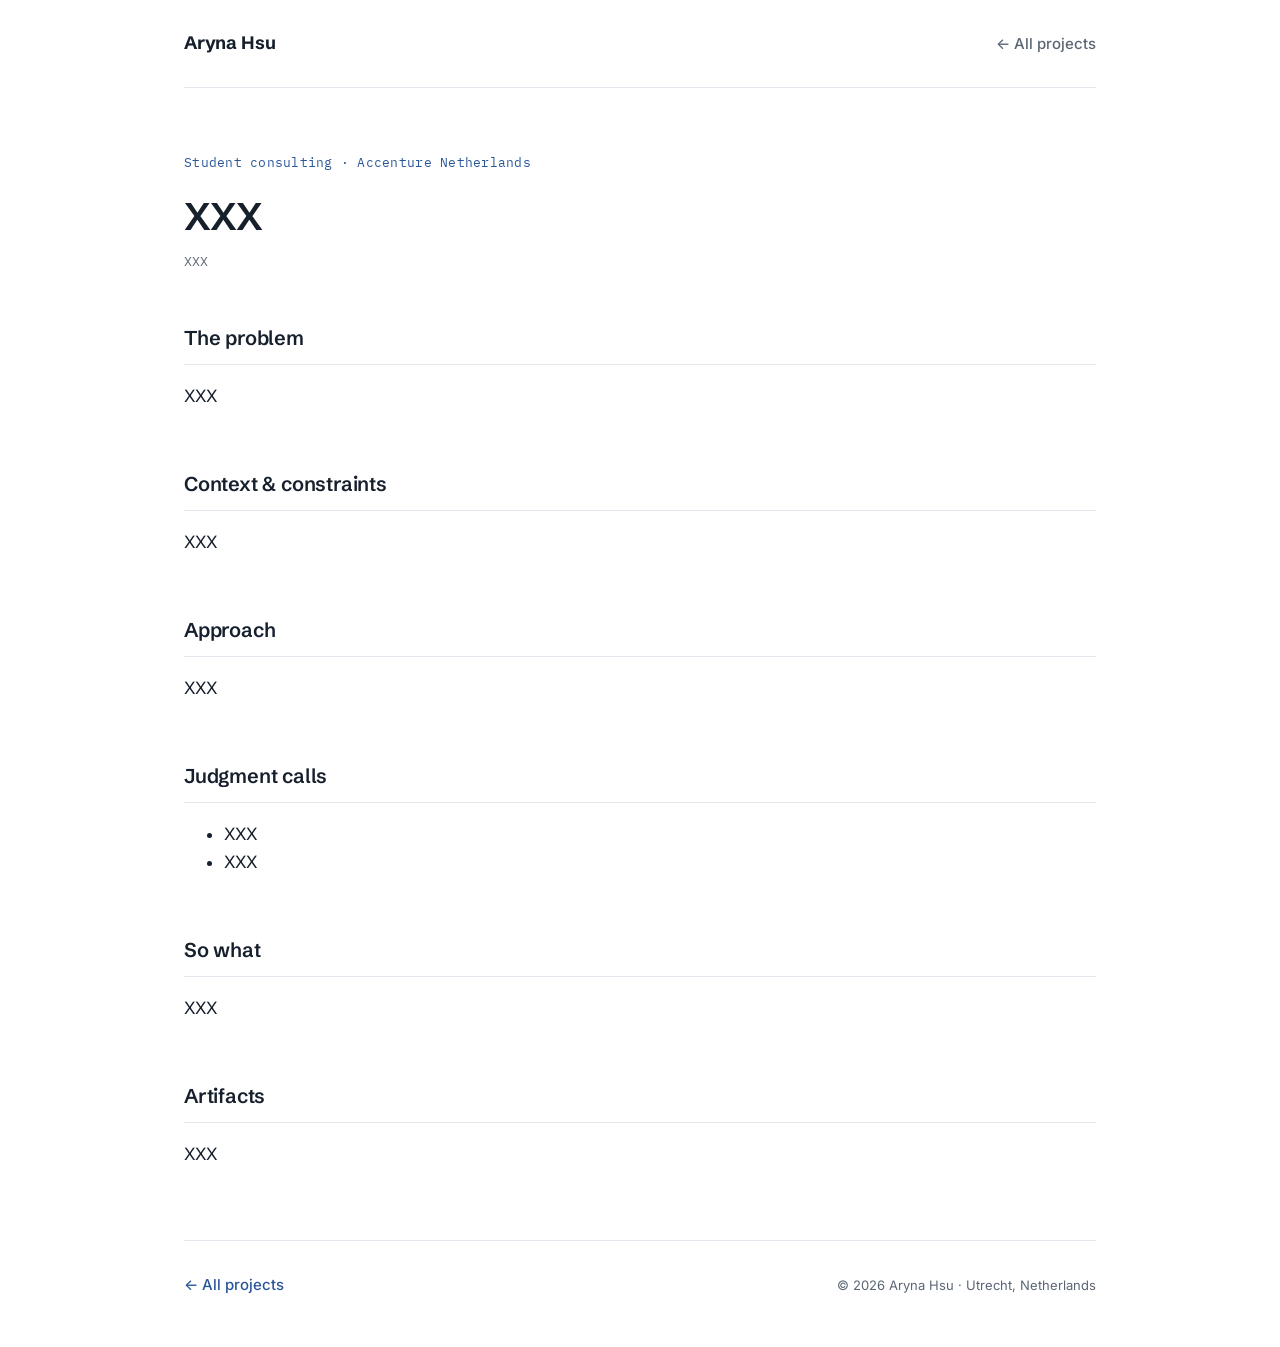
==== projects/battery-passport.html @ 7d244600 "Add files via upload" ====
<!DOCTYPE html>
<html lang="en">
<head>
  <meta charset="UTF-8">
  <meta name="viewport" content="width=device-width, initial-scale=1.0">
  <title>Battery Passport compliance · Aryna Hsu</title>
  <meta name="description" content="Case study by Aryna Hsu.">
  <link rel="preconnect" href="https://fonts.googleapis.com">
  <link rel="preconnect" href="https://fonts.gstatic.com" crossorigin>
  <link href="https://fonts.googleapis.com/css2?family=Schibsted+Grotesk:wght@500;600;700&family=Inter:wght@400;500;600&family=IBM+Plex+Mono:wght@400;500&display=swap" rel="stylesheet">
  <link rel="stylesheet" href="../style.css">
  <style>
    /* case-study page extras (kept local so style.css stays untouched) */
    .case-hero { padding: 64px 0 8px; }
    .case-hero h1 {
      font-family: var(--display); font-weight: 600;
      font-size: clamp(1.6rem, 3.6vw, 2.4rem);
      line-height: 1.2; letter-spacing: -0.02em;
      margin: 0 0 12px; max-width: 24em;
    }
    .case-meta { font-family: var(--mono); font-size: 0.8125rem; color: var(--muted); margin: 0; }
    .case-section { padding: 40px 0 0; }
    .case-section h2 {
      font-family: var(--display); font-weight: 600; font-size: 1.25rem;
      letter-spacing: -0.01em; margin: 0 0 12px;
      padding-bottom: 10px; border-bottom: 1px solid var(--line);
    }
    .case-section p, .case-section ul { max-width: 44em; }
    .back { font-size: 0.9375rem; font-weight: 500; }
    .case-foot { margin-top: 64px; }
  </style>
</head>
<body>

<div class="wrap">

  <header class="site">
    <a class="name" href="../index.html">Aryna Hsu</a>
    <nav aria-label="Site">
      <a class="back" href="../index.html#projects">&larr; All projects</a>
    </nav>
  </header>

  <main>

    <section class="case-hero">
      <p class="kicker">Student consulting · Accenture Netherlands</p>
      <!-- 頁面大標：一句話講這個 project 在解什麼問題（可以跟主頁卡片標題不同，這裡可以更完整） -->
      <h1>XXX</h1>
      <!-- 一行 meta：工具 · 時間範圍 · 狀態，例如 Python · pandas · 2025-2026 · In progress -->
      <p class="case-meta">XXX</p>
    </section>

    <section class="case-section">
      <h2>The problem</h2>
      <!-- 一段話：商業問題本身 + 誰會問這個問題（把 stakeholder 自然寫進來，例如 "a question any sales lead would ask"） -->
      <p>XXX</p>
    </section>

    <section class="case-section">
      <h2>Context &amp; constraints</h2>
      <!-- 資料長什麼樣（幾筆、幾個欄位、時間跨度）、有什麼限制、範圍在哪 -->
      <p>XXX</p>
    </section>

    <section class="case-section">
      <h2>Approach</h2>
      <!-- 做了什麼，每一步附半句「為什麼選這個做法」。可以用 2-4 個短段落或一個 list -->
      <p>XXX</p>
    </section>

    <section class="case-section">
      <h2>Judgment calls</h2>
      <!-- 2-3 個妳做過的取捨。格式建議：遇到什麼問題 → 有哪些選項 → 我選了什麼、為什麼。這節是 hiring manager 最愛看的 -->
      <ul>
        <li>XXX</li>
        <li>XXX</li>
      </ul>
    </section>

    <section class="case-section">
      <h2>So what</h2>
      <!-- 結論 + 「如果我是這家公司的 product lead，我會做什麼」。還沒有結果的話，寫目前的假設跟預計何時有答案 -->
      <p>XXX</p>
    </section>

    <section class="case-section">
      <h2>Artifacts</h2>
      <!-- notebook、demo、repo 的連結。還沒有的先留 XXX，之後補 -->
      <p class="links">XXX</p>
    </section>

  </main>

  <footer class="site case-foot">
    <div class="foot-links">
      <a href="../index.html#projects">&larr; All projects</a>
    </div>
    <p class="colophon">&copy; 2026 Aryna Hsu · Utrecht, Netherlands</p>
  </footer>

</div>

</body>
</html>
---- style.css ----
/* ------------------------------------------------------------------
   Aryna Hsu · Portfolio — Word Blue
   Palette
     --ink        #161F2C   near-black, slate undertone (headings, body)
     --accent     #2B579A   Word blue (links, accents, current node)
     --accent-dk  #1E3F70   hover state
     --muted      #5B6675   secondary text
     --line       #E3E8EE   hairlines, borders
     --tint       #F3F6FA   sequence band, badges
   Type
     Schibsted Grotesk  display / headings
     Inter              body
     IBM Plex Mono      captions, labels, data
------------------------------------------------------------------- */

:root {
  --ink: #161F2C;
  --accent: #2B579A;
  --accent-dk: #1E3F70;
  --muted: #5B6675;
  --line: #E3E8EE;
  --tint: #F3F6FA;
  --display: "Schibsted Grotesk", system-ui, sans-serif;
  --body: "Inter", system-ui, sans-serif;
  --mono: "IBM Plex Mono", ui-monospace, monospace;
}

* { box-sizing: border-box; }

html { scroll-behavior: smooth; }
@media (prefers-reduced-motion: reduce) {
  html { scroll-behavior: auto; }
  * { animation: none !important; transition: none !important; }
}

body {
  margin: 0;
  font-family: var(--body);
  font-size: 1.0625rem;
  line-height: 1.65;
  color: var(--ink);
  background: #FFFFFF;
  -webkit-font-smoothing: antialiased;
}

.wrap {
  max-width: 960px;
  margin: 0 auto;
  padding: 0 24px;
}

.mono { font-family: var(--mono); }

a {
  color: var(--accent);
  text-decoration: none;
  border-bottom: 1px solid transparent;
  transition: border-color 120ms ease, color 120ms ease;
}
a:hover { color: var(--accent-dk); border-bottom-color: currentColor; }
a:focus-visible {
  outline: 2px solid var(--accent);
  outline-offset: 3px;
  border-radius: 2px;
}

/* ---------- header ---------- */

header.site {
  display: flex;
  align-items: baseline;
  justify-content: space-between;
  padding: 28px 0;
  border-bottom: 1px solid var(--line);
}

header.site .name {
  font-family: var(--display);
  font-weight: 700;
  font-size: 1.125rem;
  color: var(--ink);
  letter-spacing: -0.01em;
}
header.site .name:hover { color: var(--accent); border-bottom-color: transparent; }

header.site nav { display: flex; gap: 28px; }
header.site nav a {
  font-size: 0.9375rem;
  font-weight: 500;
  color: var(--muted);
}
header.site nav a:hover { color: var(--accent); }

/* ---------- hero ---------- */

.hero { padding: 80px 0 56px; }

.kicker {
  font-family: var(--mono);
  font-size: 0.8125rem;
  letter-spacing: 0.02em;
  color: var(--accent);
  margin: 0 0 20px;
}

.hero h1 {
  font-family: var(--display);
  font-weight: 600;
  font-size: clamp(1.75rem, 4.2vw, 2.75rem);
  line-height: 1.18;
  letter-spacing: -0.02em;
  margin: 0 0 20px;
  max-width: 21em;
}

.lede {
  font-size: 1.125rem;
  color: var(--muted);
  max-width: 36em;
  margin: 0;
}

/* ---------- adoption sequence (signature) ---------- */

.sequence-band {
  background: var(--tint);
  border: 1px solid var(--line);
  border-radius: 12px;
  padding: 32px 32px 36px;
  margin: 0 0 24px;
}

.seq-caption {
  font-size: 0.75rem;
  letter-spacing: 0.06em;
  text-transform: uppercase;
  color: var(--muted);
  margin: 0 0 28px;
}

.seq-track {
  list-style: none;
  margin: 0;
  padding: 0;
  display: flex;
  align-items: flex-start;
}

.seq-node {
  position: relative;
  flex: 1;
  padding: 22px 16px 0 0;
}

/* connecting line: drawn per-node so it stops at the last node */
.seq-node::before {
  content: "";
  position: absolute;
  top: 5px;
  left: 12px;
  right: -4px;
  height: 2px;
  background: var(--line);
}
.seq-node:last-child::before { display: none; }

.seq-node .dot {
  position: absolute;
  top: 0;
  left: 0;
  width: 12px;
  height: 12px;
  border-radius: 50%;
  background: #FFFFFF;
  border: 2px solid var(--accent);
}

.seq-node .what {
  display: block;
  font-family: var(--display);
  font-weight: 600;
  font-size: 0.9375rem;
  letter-spacing: -0.01em;
}

.seq-node .where {
  display: block;
  font-family: var(--mono);
  font-size: 0.75rem;
  color: var(--muted);
  margin-top: 4px;
}

.seq-node.now .dot {
  background: var(--accent);
  box-shadow: 0 0 0 4px rgba(43, 87, 154, 0.15);
}
.seq-node.now .what { color: var(--accent); }

/* ---------- sections ---------- */

.block { padding: 56px 0 8px; }

.block h2 {
  font-family: var(--display);
  font-weight: 600;
  font-size: 1.5rem;
  letter-spacing: -0.01em;
  margin: 0 0 8px;
  padding-bottom: 12px;
  border-bottom: 1px solid var(--line);
}

.block p { max-width: 44em; }

/* ---------- projects ---------- */

.project {
  border: 1px solid var(--line);
  border-radius: 12px;
  padding: 28px 28px 24px;
  margin-top: 24px;
  transition: border-color 120ms ease;
}
.project:hover { border-color: var(--accent); }

.project-head {
  display: flex;
  align-items: baseline;
  justify-content: space-between;
  gap: 16px;
  flex-wrap: wrap;
}

.project h3 {
  font-family: var(--display);
  font-weight: 600;
  font-size: 1.1875rem;
  letter-spacing: -0.01em;
  margin: 0;
}
.project h3 a { color: var(--ink); }
.project h3 a:hover { color: var(--accent); }

.badge {
  font-size: 0.6875rem;
  letter-spacing: 0.06em;
  text-transform: uppercase;
  color: var(--muted);
  background: var(--tint);
  border: 1px solid var(--line);
  border-radius: 999px;
  padding: 3px 10px;
  white-space: nowrap;
}
.badge.live {
  color: var(--accent);
  border-color: var(--accent);
  background: #FFFFFF;
}

.project .meta {
  font-size: 0.75rem;
  color: var(--muted);
  margin: 6px 0 12px;
}

.project > p { margin: 0 0 14px; }

.stats {
  list-style: none;
  display: flex;
  gap: 32px;
  margin: 0 0 16px;
  padding: 14px 0 0;
  border-top: 1px solid var(--line);
}
.stats li {
  font-size: 0.75rem;
  color: var(--muted);
}
.stats strong {
  display: block;
  font-family: var(--display);
  font-size: 1.25rem;
  font-weight: 700;
  color: var(--ink);
  letter-spacing: -0.01em;
}

.project .links { margin: 0; }
.project .links a { font-weight: 600; font-size: 0.9375rem; }

/* ---------- footer ---------- */

footer.site {
  margin-top: 72px;
  padding: 32px 0 48px;
  border-top: 1px solid var(--line);
  display: flex;
  align-items: baseline;
  justify-content: space-between;
  gap: 16px;
  flex-wrap: wrap;
}

.foot-links { display: flex; gap: 24px; }
.foot-links a { font-weight: 500; font-size: 0.9375rem; }

.colophon {
  font-size: 0.8125rem;
  color: var(--muted);
  margin: 0;
}

/* ---------- responsive ---------- */

@media (max-width: 680px) {
  .hero { padding: 56px 0 40px; }

  .sequence-band { padding: 24px 20px 28px; }

  .seq-track { flex-direction: column; }

  .seq-node { padding: 0 0 24px 28px; }
  .seq-node:last-child { padding-bottom: 0; }

  /* vertical connecting line on mobile */
  .seq-node::before {
    top: 14px;
    bottom: -2px;
    left: 5px;
    right: auto;
    width: 2px;
    height: auto;
  }

  .seq-node .dot { top: 2px; }

  header.site { flex-direction: column; gap: 12px; }
  header.site nav { gap: 20px; }
}

/* ---------- venn project index ---------- */

.venn-caption {
  font-size: 0.75rem;
  letter-spacing: 0.06em;
  text-transform: uppercase;
  color: var(--muted);
  margin: 28px 0 20px;
  text-align: center;
}

.venn {
  display: flex;
  justify-content: center;
  align-items: center;
  margin: 0 0 12px;
}

.venn-circle {
  width: 190px;
  height: 190px;
  border-radius: 50%;
  border: 1.5px solid var(--accent);
  background: rgba(43, 87, 154, 0.06);
  display: flex;
  flex-direction: column;
  align-items: center;
  justify-content: center;
  text-align: center;
  padding: 28px;
  margin-right: -34px;
  position: relative;
  transition: background 140ms ease, transform 140ms ease;
}
.venn-circle:last-child { margin-right: 0; }

/* override global link underline behaviour inside circles */
.venn-circle, .venn-circle:hover {
  border-bottom: 1.5px solid var(--accent);
}
.venn-circle:hover {
  background: rgba(43, 87, 154, 0.13);
  transform: translateY(-3px);
  z-index: 2;
}
.venn-circle:focus-visible { z-index: 2; }

.venn-circle .v-title {
  font-family: var(--display);
  font-weight: 600;
  font-size: 0.9375rem;
  line-height: 1.25;
  letter-spacing: -0.01em;
  color: var(--ink);
}
.venn-circle:hover .v-title { color: var(--accent); }

.venn-circle .v-meta {
  font-family: var(--mono);
  font-size: 0.6875rem;
  color: var(--muted);
  margin-top: 8px;
}

@media (max-width: 680px) {
  .venn { flex-direction: column; }
  .venn-circle {
    width: 170px;
    height: 170px;
    margin-right: 0;
    margin-bottom: -30px;
  }
  .venn-circle:last-child { margin-bottom: 0; }
}
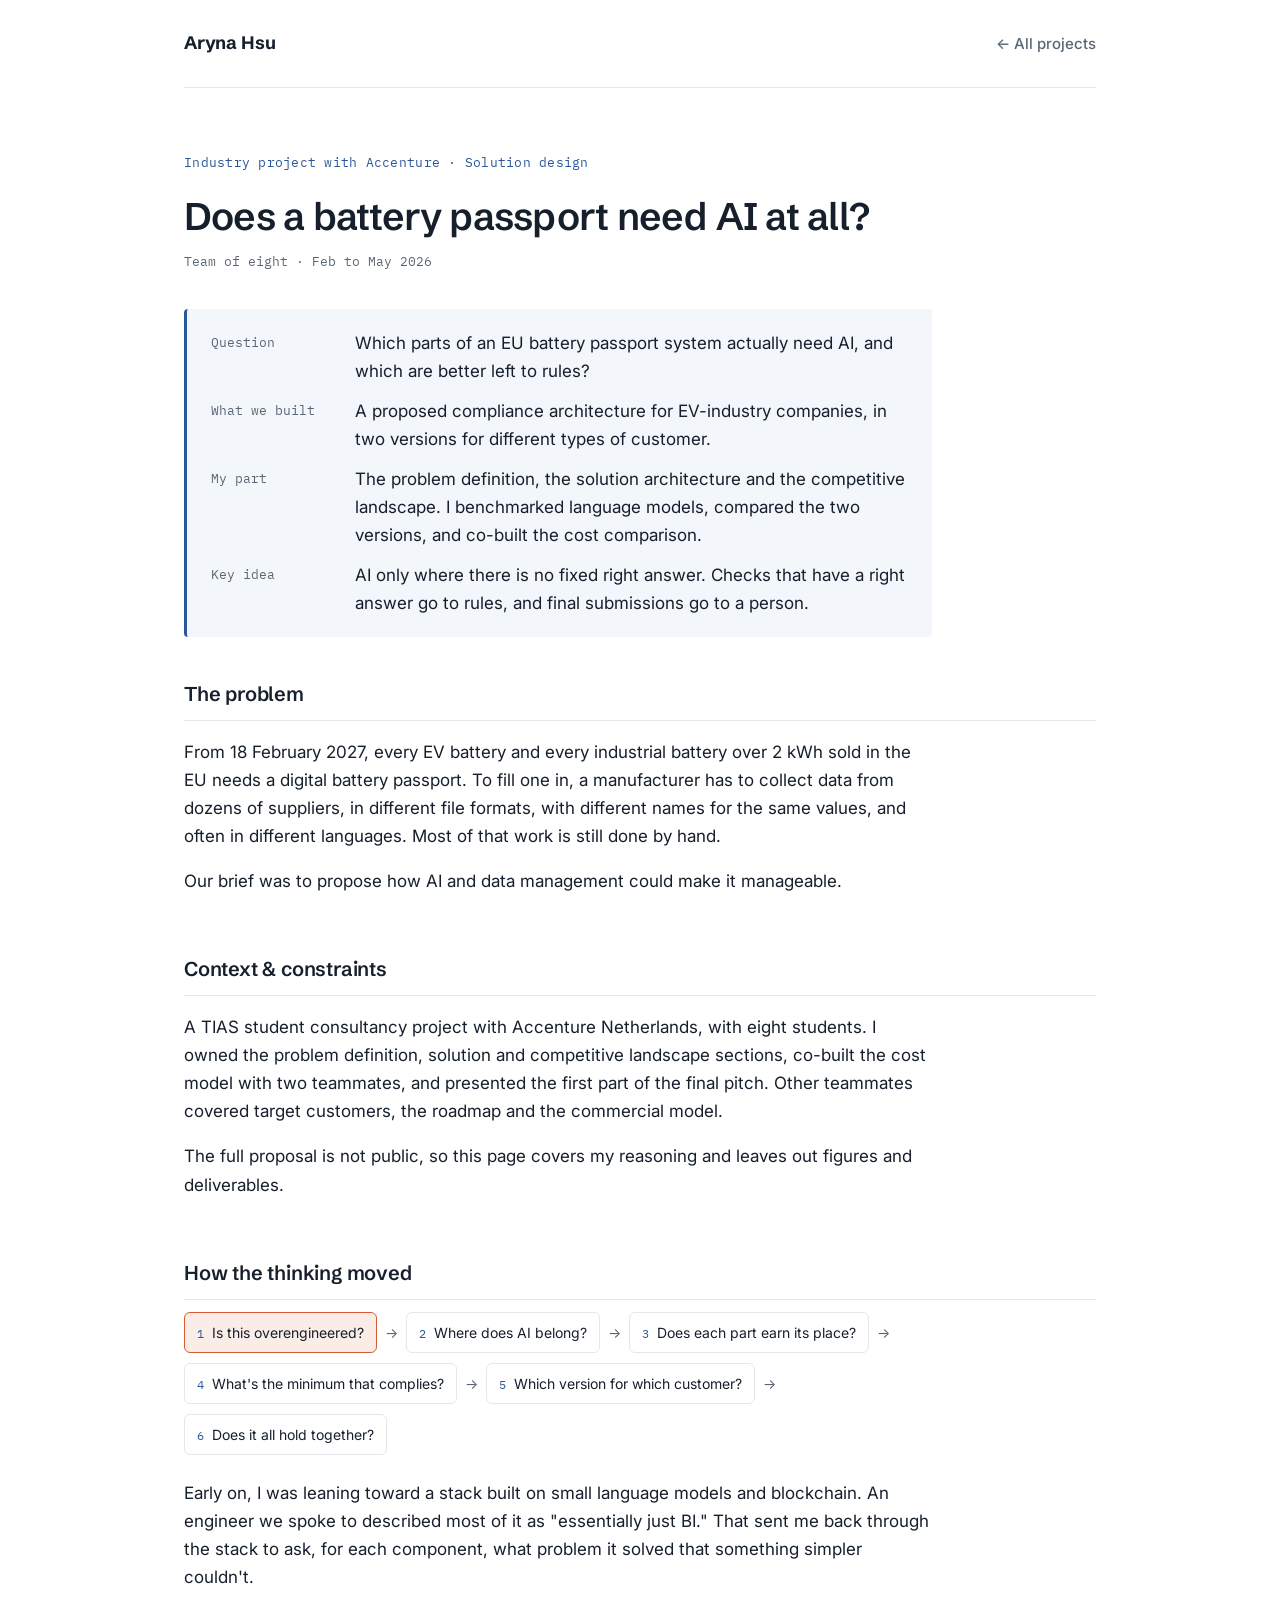
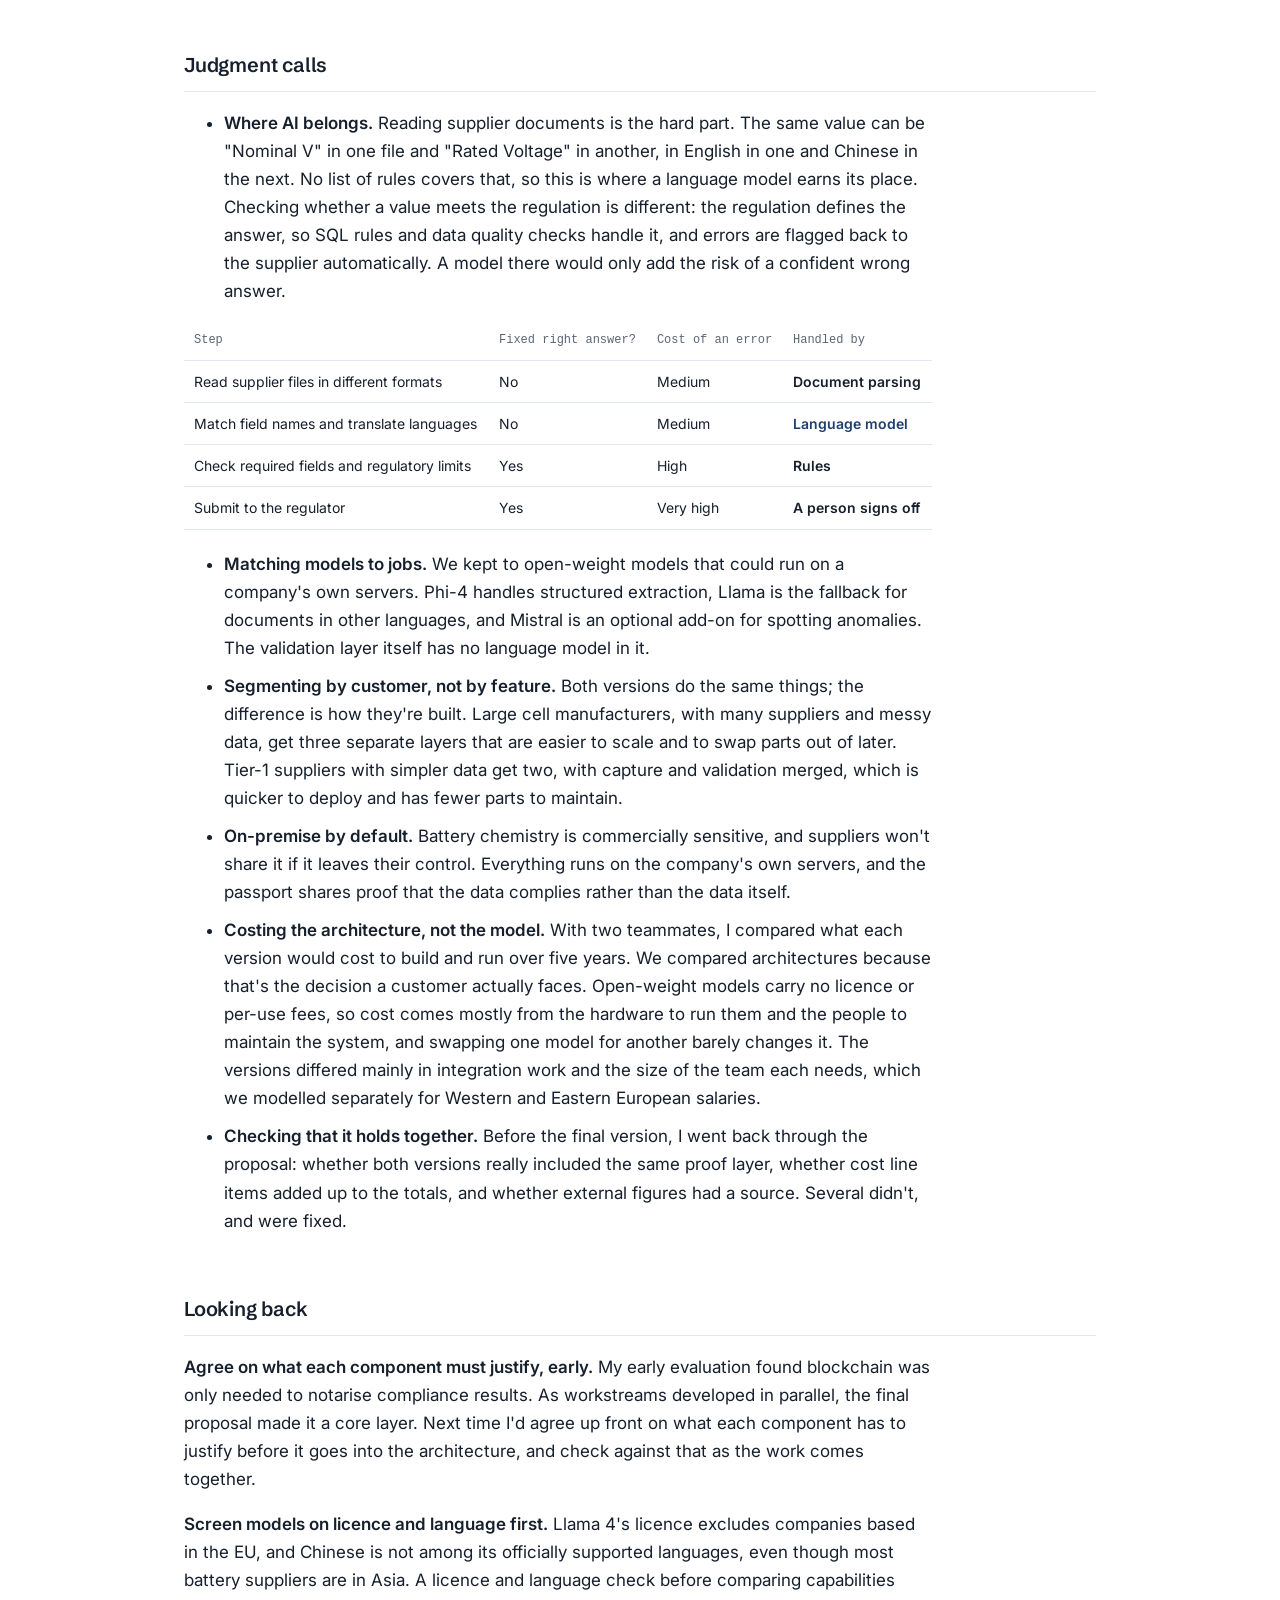
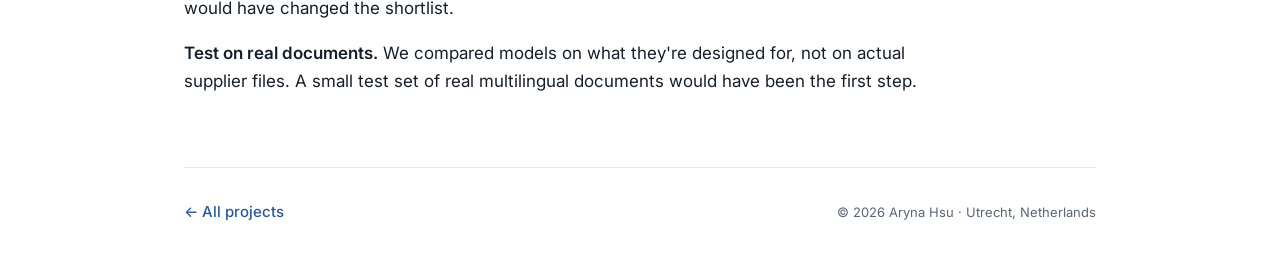
==== commit b374a0b5: "Update battery-passport.html" ====
--- a/projects/battery-passport.html
+++ b/projects/battery-passport.html
@@ -3,14 +3,13 @@
 <head>
   <meta charset="UTF-8">
   <meta name="viewport" content="width=device-width, initial-scale=1.0">
-  <title>Battery Passport compliance · Aryna Hsu</title>
+  <title>EU Battery Passport architecture · Aryna Hsu</title>
   <meta name="description" content="Case study by Aryna Hsu.">
   <link rel="preconnect" href="https://fonts.googleapis.com">
   <link rel="preconnect" href="https://fonts.gstatic.com" crossorigin>
   <link href="https://fonts.googleapis.com/css2?family=Schibsted+Grotesk:wght@500;600;700&family=Inter:wght@400;500;600&family=IBM+Plex+Mono:wght@400;500&display=swap" rel="stylesheet">
   <link rel="stylesheet" href="../style.css">
   <style>
-    /* case-study page extras (kept local so style.css stays untouched) */
     .case-hero { padding: 64px 0 8px; }
     .case-hero h1 {
       font-family: var(--display); font-weight: 600;
@@ -26,80 +25,125 @@
       padding-bottom: 10px; border-bottom: 1px solid var(--line);
     }
     .case-section p, .case-section ul { max-width: 44em; }
+    .case-section li { margin-bottom: 10px; }
     .back { font-size: 0.9375rem; font-weight: 500; }
     .case-foot { margin-top: 64px; }
+    strong { font-weight: 600; }
+    .tldr { margin: 28px 0 0; padding: 20px 24px; background: var(--tint); border-left: 3px solid var(--accent); border-radius: 4px; max-width: 44em; }
+    .tldr dl { margin: 0; display: grid; grid-template-columns: 7.5em 1fr; gap: 12px 16px; }
+    .tldr dt { font-family: var(--mono); font-size: 0.8125rem; color: var(--muted); padding-top: 3px; }
+    .tldr dd { margin: 0; }
+    .chain { list-style: none; padding: 0; margin: 8px 0 24px; display: flex; flex-wrap: wrap; gap: 10px 0; max-width: 44em; counter-reset: step; }
+    .chain li { margin: 0; display: flex; align-items: center; font-size: 0.875rem; }
+    .chain li span { border: 1px solid var(--line); background: #fff; border-radius: 6px; padding: 8px 12px; counter-increment: step; }
+    .chain li span::before { content: counter(step); font-family: var(--mono); font-size: 0.75rem; color: var(--accent); margin-right: 8px; }
+    .chain li:not(:last-child)::after { content: "\2192"; color: var(--muted); margin: 0 8px; }
+    .chain li.turn span { border-color: #D85A30; background: #FAECE7; }
+    .table-wrap { overflow-x: auto; max-width: 44em; margin: 12px 0 20px; }
+    table.decide { border-collapse: collapse; width: 100%; font-size: 0.875rem; }
+    .decide th, .decide td { text-align: left; padding: 9px 10px; border-bottom: 1px solid var(--line); vertical-align: top; }
+    .decide th { font-family: var(--mono); font-weight: 500; font-size: 0.75rem; color: var(--muted); }
+    .decide td:last-child { font-weight: 600; }
+    .decide tr.ai td:last-child { color: var(--accent-dk); }
+    @media (max-width: 560px) {
+      .tldr dl { grid-template-columns: 1fr; gap: 2px; }
+      .tldr dd { margin-bottom: 12px; }
+    }
   </style>
 </head>
 <body>
-
 <div class="wrap">
-
   <header class="site">
     <a class="name" href="../index.html">Aryna Hsu</a>
     <nav aria-label="Site">
       <a class="back" href="../index.html#projects">&larr; All projects</a>
     </nav>
   </header>
+  <main>
+    <section class="case-hero">
+      <p class="kicker">Industry project with Accenture · Solution design</p>
+      <h1>Does a battery passport need AI at all?</h1>
+      <p class="case-meta">Team of eight · Feb to May 2026</p>
+    </section>
 
-  <main>
-
-    <section class="case-hero">
-      <p class="kicker">Student consulting · Accenture Netherlands</p>
-      <!-- 頁面大標：一句話講這個 project 在解什麼問題（可以跟主頁卡片標題不同，這裡可以更完整） -->
-      <h1>XXX</h1>
-      <!-- 一行 meta：工具 · 時間範圍 · 狀態，例如 Python · pandas · 2025-2026 · In progress -->
-      <p class="case-meta">XXX</p>
+    <section class="tldr" aria-label="Summary">
+      <dl>
+        <dt>Question</dt>
+        <dd>Which parts of an EU battery passport system actually need AI, and which are better left to rules?</dd>
+        <dt>What we built</dt>
+        <dd>A proposed compliance architecture for EV-industry companies, in two versions for different types of customer.</dd>
+        <dt>My part</dt>
+        <dd>The problem definition, the solution architecture and the competitive landscape. I benchmarked language models, compared the two versions, and co-built the cost comparison.</dd>
+        <dt>Key idea</dt>
+        <dd>AI only where there is no fixed right answer. Checks that have a right answer go to rules, and final submissions go to a person.</dd>
+      </dl>
     </section>
 
     <section class="case-section">
       <h2>The problem</h2>
-      <!-- 一段話：商業問題本身 + 誰會問這個問題（把 stakeholder 自然寫進來，例如 "a question any sales lead would ask"） -->
-      <p>XXX</p>
+      <p>From 18 February 2027, every EV battery and every industrial battery over 2 kWh sold in the EU needs a digital battery passport. To fill one in, a manufacturer has to collect data from dozens of suppliers, in different file formats, with different names for the same values, and often in different languages. Most of that work is still done by hand.</p>
+      <p>Our brief was to propose how AI and data management could make it manageable.</p>
     </section>
 
     <section class="case-section">
       <h2>Context &amp; constraints</h2>
-      <!-- 資料長什麼樣（幾筆、幾個欄位、時間跨度）、有什麼限制、範圍在哪 -->
-      <p>XXX</p>
+      <p>A TIAS student consultancy project with Accenture Netherlands, with eight students. I owned the problem definition, solution and competitive landscape sections, co-built the cost model with two teammates, and presented the first part of the final pitch. Other teammates covered target customers, the roadmap and the commercial model.</p>
+      <p>The full proposal is not public, so this page covers my reasoning and leaves out figures and deliverables.</p>
     </section>
 
     <section class="case-section">
-      <h2>Approach</h2>
-      <!-- 做了什麼，每一步附半句「為什麼選這個做法」。可以用 2-4 個短段落或一個 list -->
-      <p>XXX</p>
+      <h2>How the thinking moved</h2>
+      <ol class="chain" aria-label="Sequence of questions">
+        <li class="turn"><span>Is this overengineered?</span></li>
+        <li><span>Where does AI belong?</span></li>
+        <li><span>Does each part earn its place?</span></li>
+        <li><span>What's the minimum that complies?</span></li>
+        <li><span>Which version for which customer?</span></li>
+        <li><span>Does it all hold together?</span></li>
+      </ol>
+      <p>Early on, I was leaning toward a stack built on small language models and blockchain. An engineer we spoke to described most of it as "essentially just BI." That sent me back through the stack to ask, for each component, what problem it solved that something simpler couldn't.</p>
     </section>
 
     <section class="case-section">
       <h2>Judgment calls</h2>
-      <!-- 2-3 個妳做過的取捨。格式建議：遇到什麼問題 → 有哪些選項 → 我選了什麼、為什麼。這節是 hiring manager 最愛看的 -->
       <ul>
-        <li>XXX</li>
-        <li>XXX</li>
+        <li><strong>Where AI belongs.</strong> Reading supplier documents is the hard part. The same value can be "Nominal V" in one file and "Rated Voltage" in another, in English in one and Chinese in the next. No list of rules covers that, so this is where a language model earns its place. Checking whether a value meets the regulation is different: the regulation defines the answer, so SQL rules and data quality checks handle it, and errors are flagged back to the supplier automatically. A model there would only add the risk of a confident wrong answer.</li>
+      </ul>
+      <div class="table-wrap">
+        <table class="decide">
+          <thead>
+            <tr><th>Step</th><th>Fixed right answer?</th><th>Cost of an error</th><th>Handled by</th></tr>
+          </thead>
+          <tbody>
+            <tr><td>Read supplier files in different formats</td><td>No</td><td>Medium</td><td>Document parsing</td></tr>
+            <tr class="ai"><td>Match field names and translate languages</td><td>No</td><td>Medium</td><td>Language model</td></tr>
+            <tr><td>Check required fields and regulatory limits</td><td>Yes</td><td>High</td><td>Rules</td></tr>
+            <tr><td>Submit to the regulator</td><td>Yes</td><td>Very high</td><td>A person signs off</td></tr>
+          </tbody>
+        </table>
+      </div>
+      <ul>
+        <li><strong>Matching models to jobs.</strong> We kept to open-weight models that could run on a company's own servers. Phi-4 handles structured extraction, Llama is the fallback for documents in other languages, and Mistral is an optional add-on for spotting anomalies. The validation layer itself has no language model in it.</li>
+        <li><strong>Segmenting by customer, not by feature.</strong> Both versions do the same things; the difference is how they're built. Large cell manufacturers, with many suppliers and messy data, get three separate layers that are easier to scale and to swap parts out of later. Tier-1 suppliers with simpler data get two, with capture and validation merged, which is quicker to deploy and has fewer parts to maintain.</li>
+        <li><strong>On-premise by default.</strong> Battery chemistry is commercially sensitive, and suppliers won't share it if it leaves their control. Everything runs on the company's own servers, and the passport shares proof that the data complies rather than the data itself.</li>
+        <li><strong>Costing the architecture, not the model.</strong> With two teammates, I compared what each version would cost to build and run over five years. We compared architectures because that's the decision a customer actually faces. Open-weight models carry no licence or per-use fees, so cost comes mostly from the hardware to run them and the people to maintain the system, and swapping one model for another barely changes it. The versions differed mainly in integration work and the size of the team each needs, which we modelled separately for Western and Eastern European salaries.</li>
+        <li><strong>Checking that it holds together.</strong> Before the final version, I went back through the proposal: whether both versions really included the same proof layer, whether cost line items added up to the totals, and whether external figures had a source. Several didn't, and were fixed.</li>
       </ul>
     </section>
 
     <section class="case-section">
-      <h2>So what</h2>
-      <!-- 結論 + 「如果我是這家公司的 product lead，我會做什麼」。還沒有結果的話，寫目前的假設跟預計何時有答案 -->
-      <p>XXX</p>
+      <h2>Looking back</h2>
+      <p><strong>Agree on what each component must justify, early.</strong> My early evaluation found blockchain was only needed to notarise compliance results. As workstreams developed in parallel, the final proposal made it a core layer. Next time I'd agree up front on what each component has to justify before it goes into the architecture, and check against that as the work comes together.</p>
+      <p><strong>Screen models on licence and language first.</strong> Llama 4's licence excludes companies based in the EU, and Chinese is not among its officially supported languages, even though most battery suppliers are in Asia. A licence and language check before comparing capabilities would have changed the shortlist.</p>
+      <p><strong>Test on real documents.</strong> We compared models on what they're designed for, not on actual supplier files. A small test set of real multilingual documents would have been the first step.</p>
     </section>
-
-    <section class="case-section">
-      <h2>Artifacts</h2>
-      <!-- notebook、demo、repo 的連結。還沒有的先留 XXX，之後補 -->
-      <p class="links">XXX</p>
-    </section>
-
   </main>
-
   <footer class="site case-foot">
     <div class="foot-links">
       <a href="../index.html#projects">&larr; All projects</a>
     </div>
     <p class="colophon">&copy; 2026 Aryna Hsu · Utrecht, Netherlands</p>
   </footer>
-
 </div>
-
 </body>
 </html>
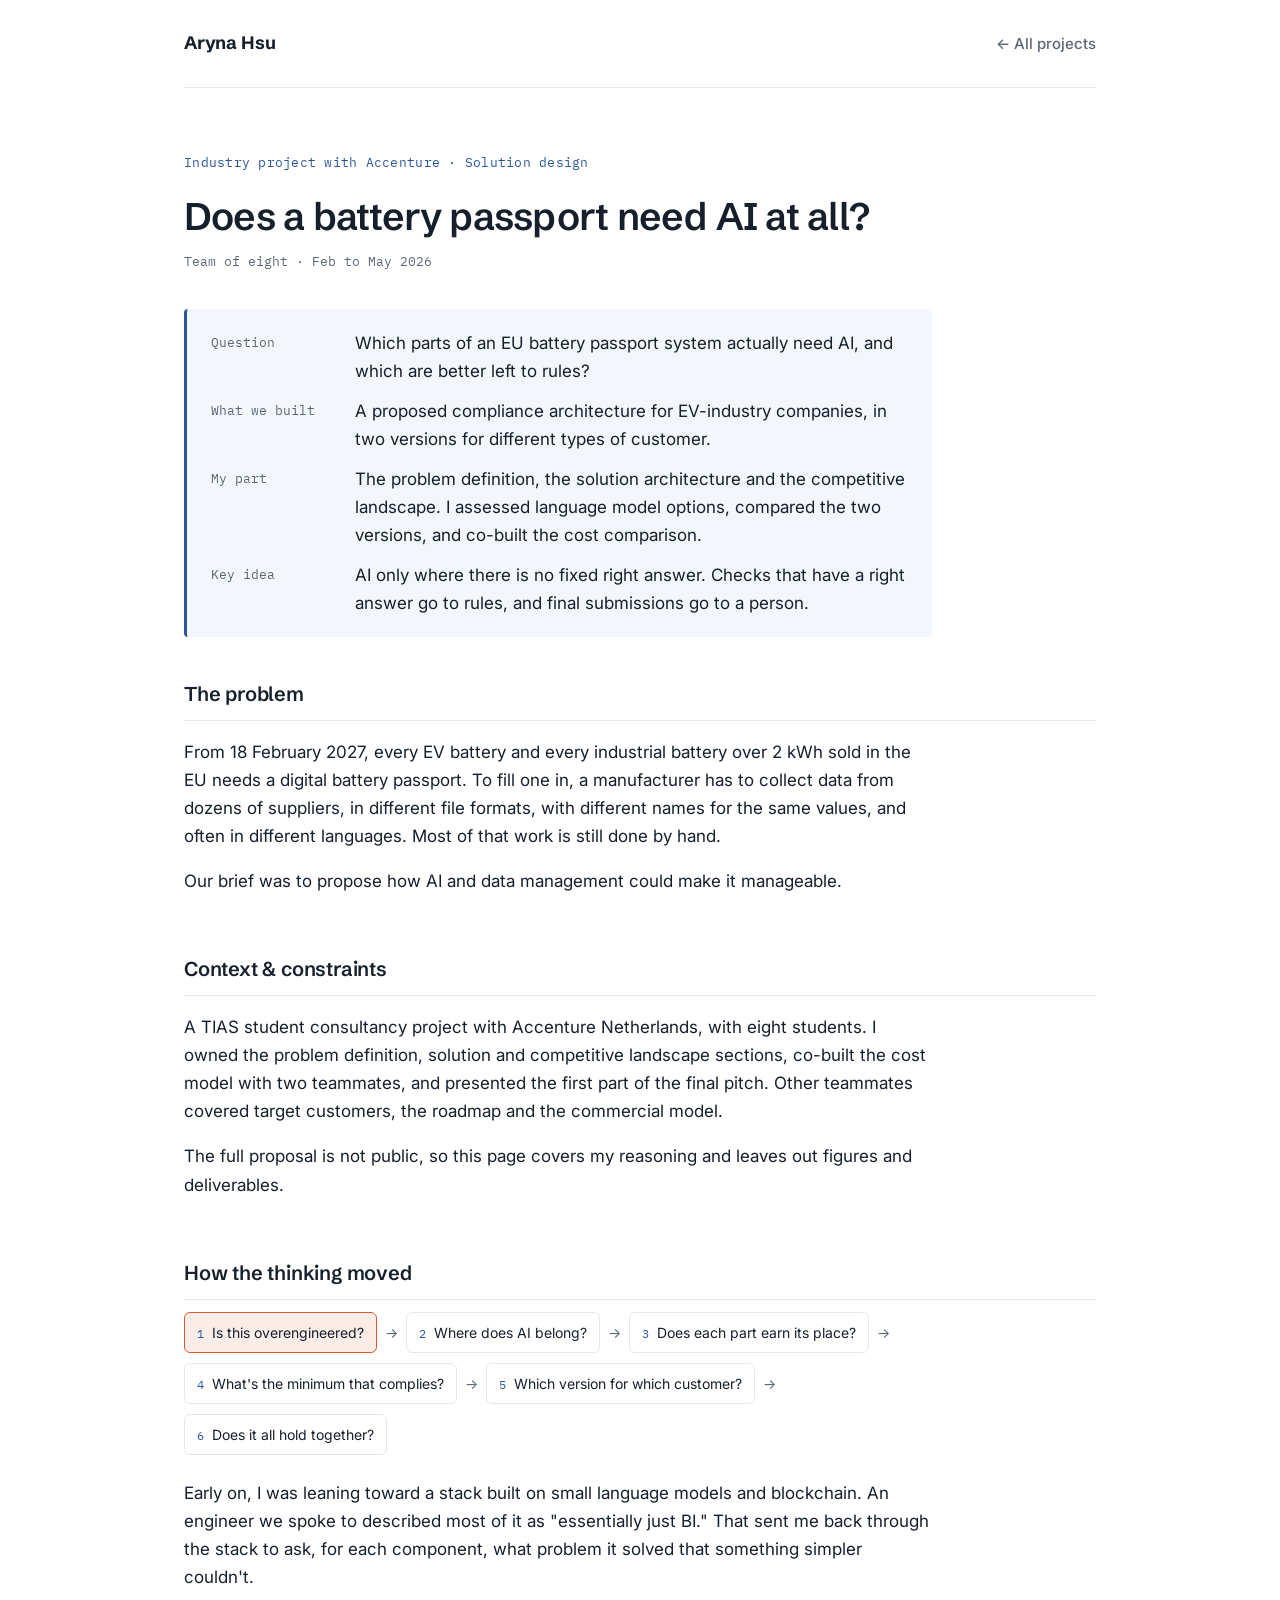
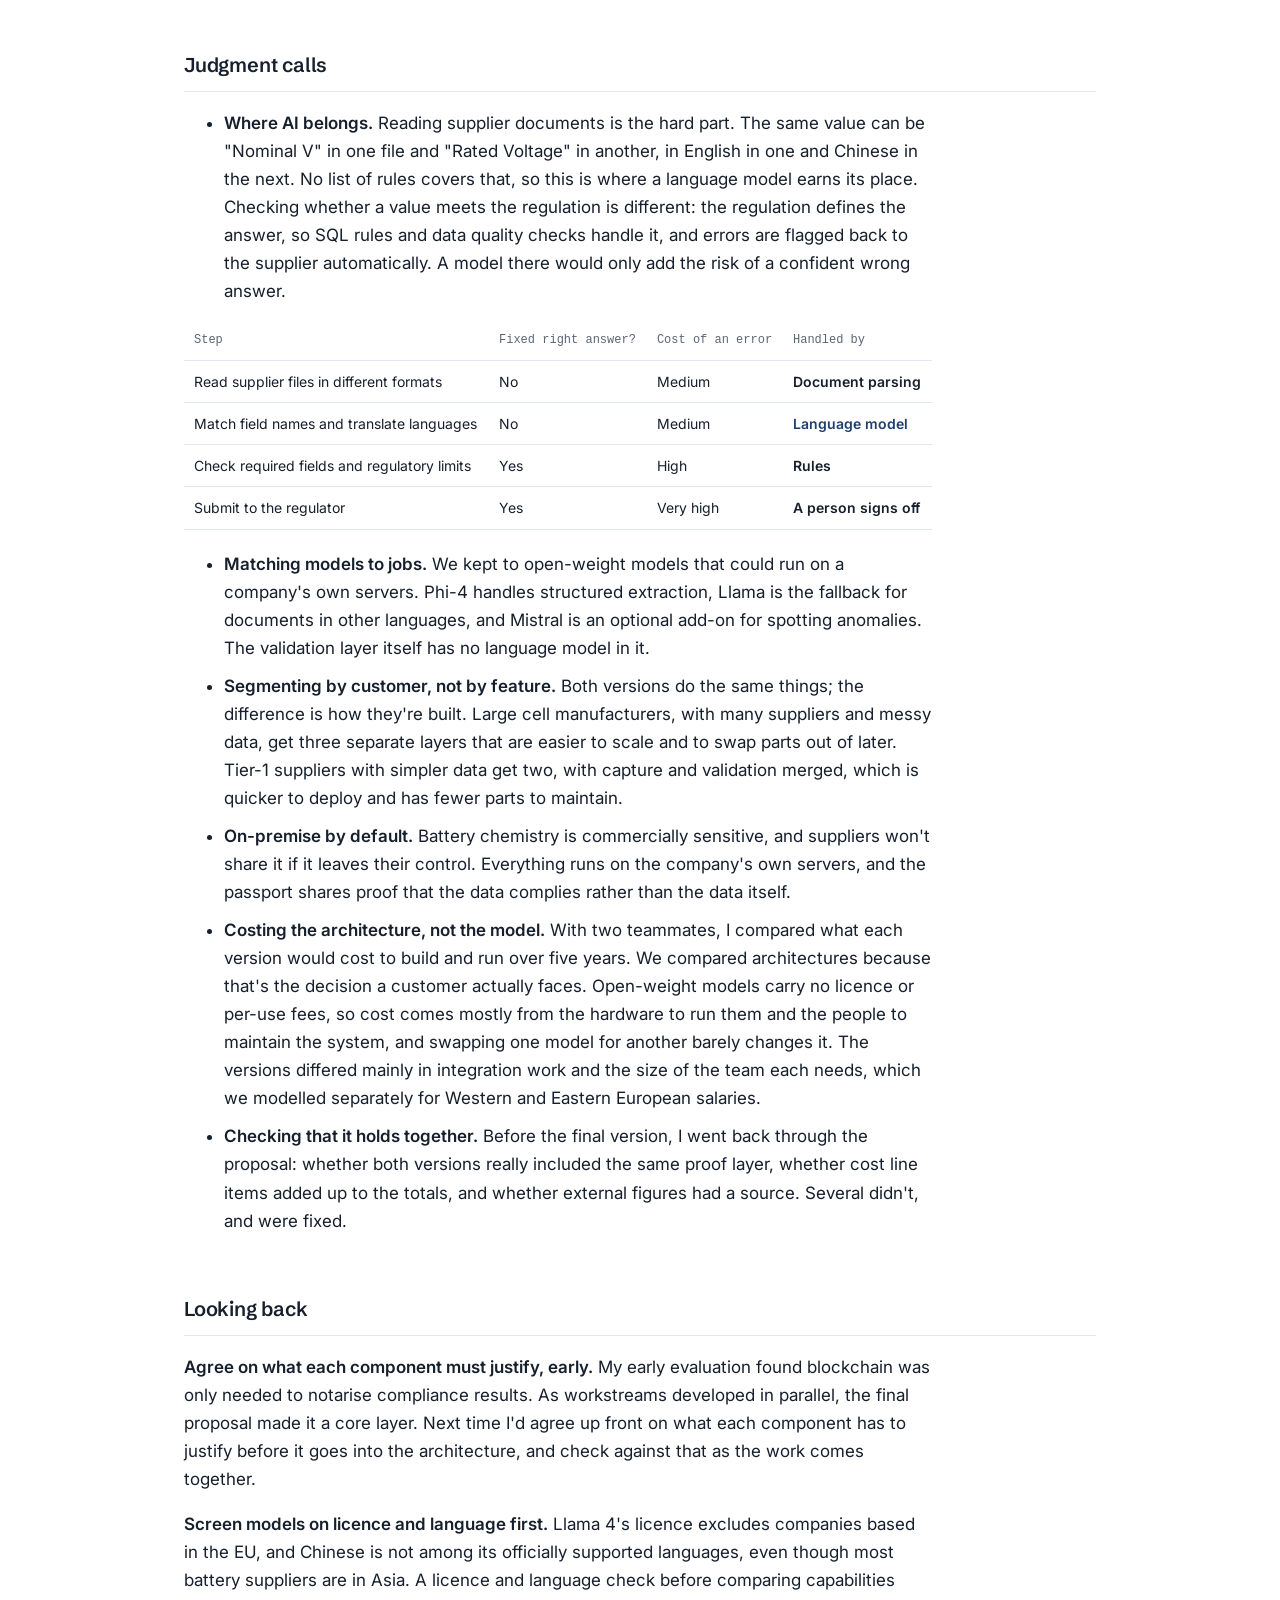
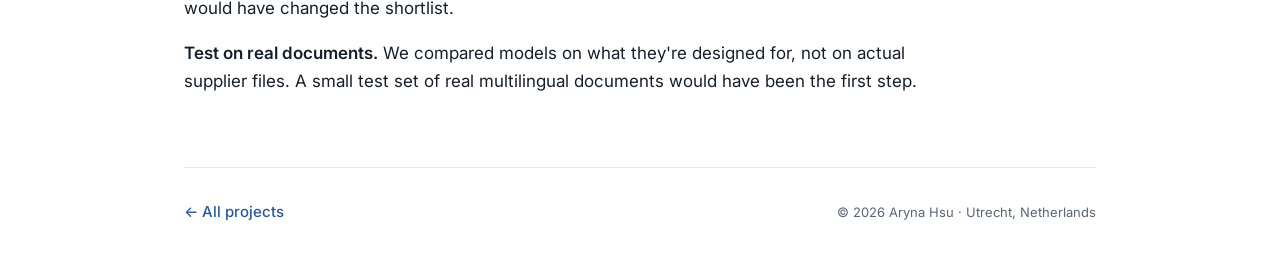
==== commit 83b93920: "Update battery-passport.html" ====
--- a/projects/battery-passport.html
+++ b/projects/battery-passport.html
@@ -73,7 +73,7 @@
         <dt>What we built</dt>
         <dd>A proposed compliance architecture for EV-industry companies, in two versions for different types of customer.</dd>
         <dt>My part</dt>
-        <dd>The problem definition, the solution architecture and the competitive landscape. I benchmarked language models, compared the two versions, and co-built the cost comparison.</dd>
+        <dd>The problem definition, the solution architecture and the competitive landscape. I assessed language model options, compared the two versions, and co-built the cost comparison.</dd>
         <dt>Key idea</dt>
         <dd>AI only where there is no fixed right answer. Checks that have a right answer go to rules, and final submissions go to a person.</dd>
       </dl>
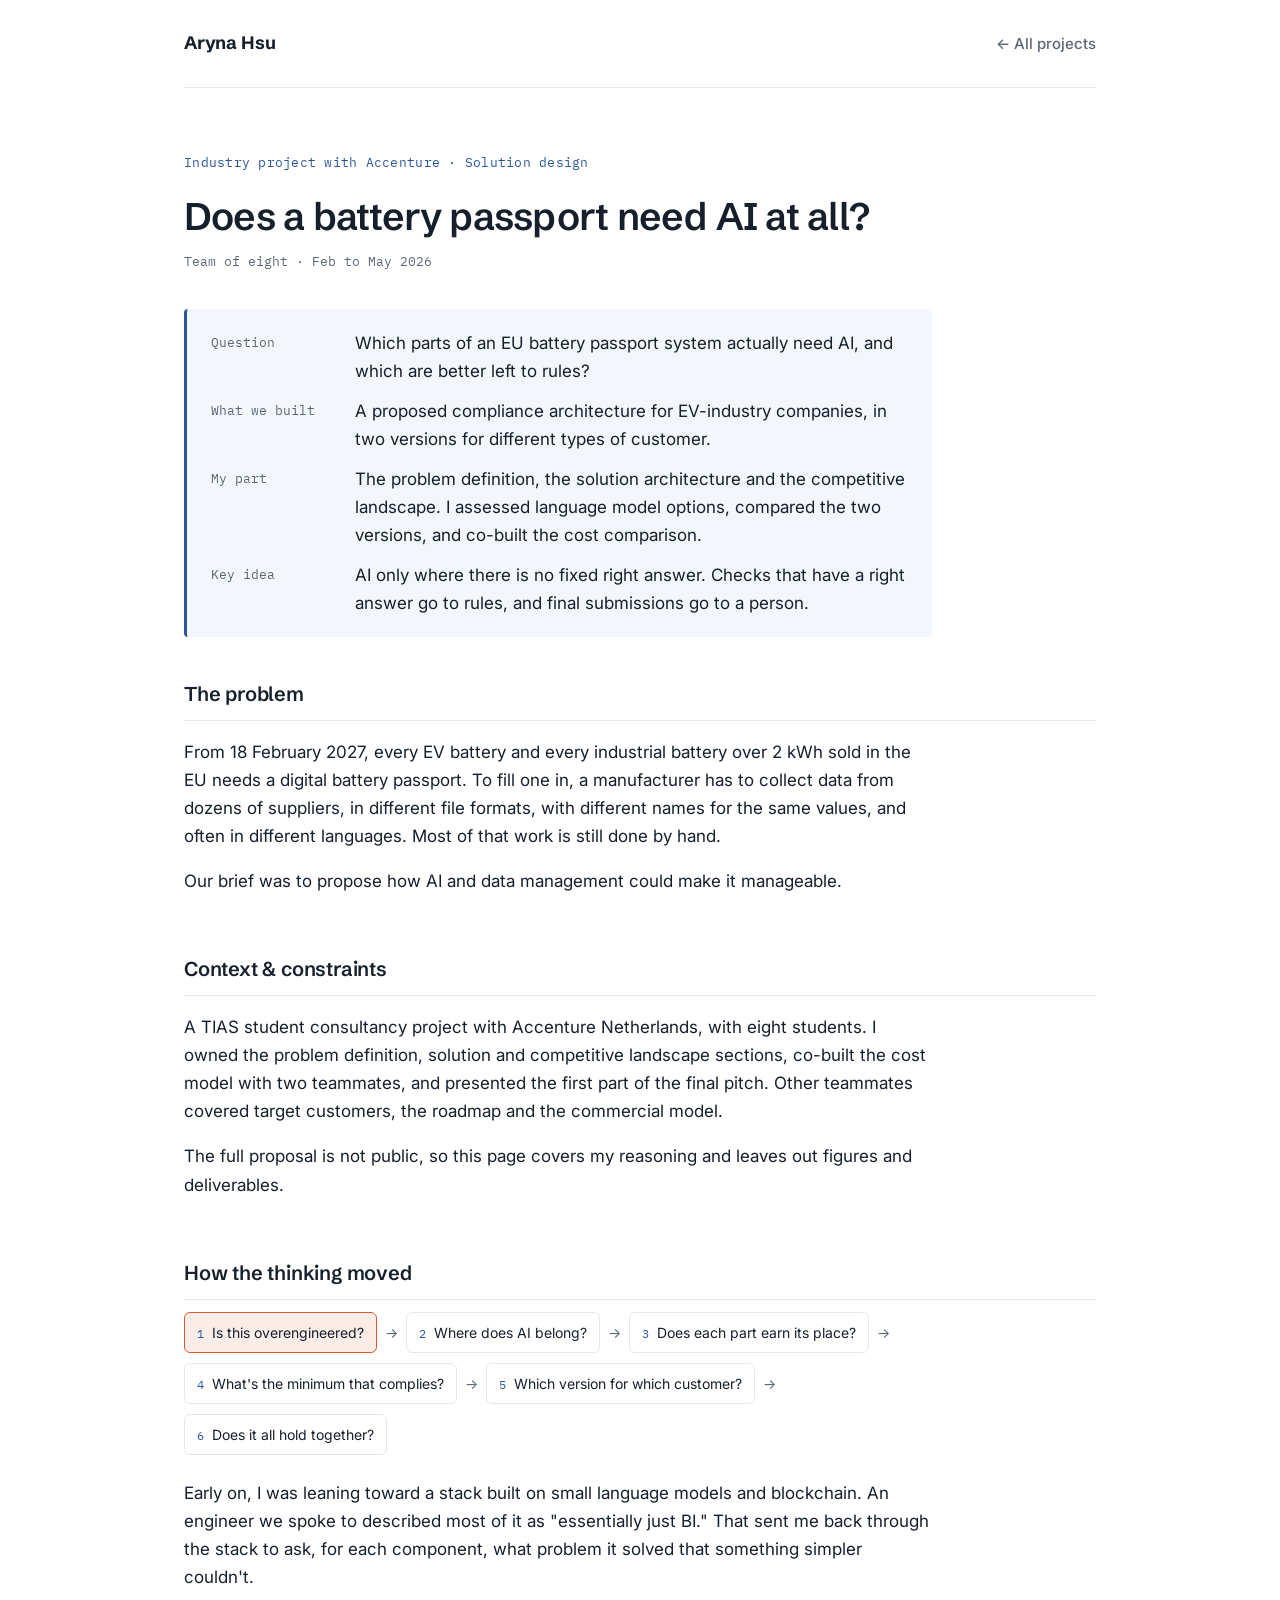
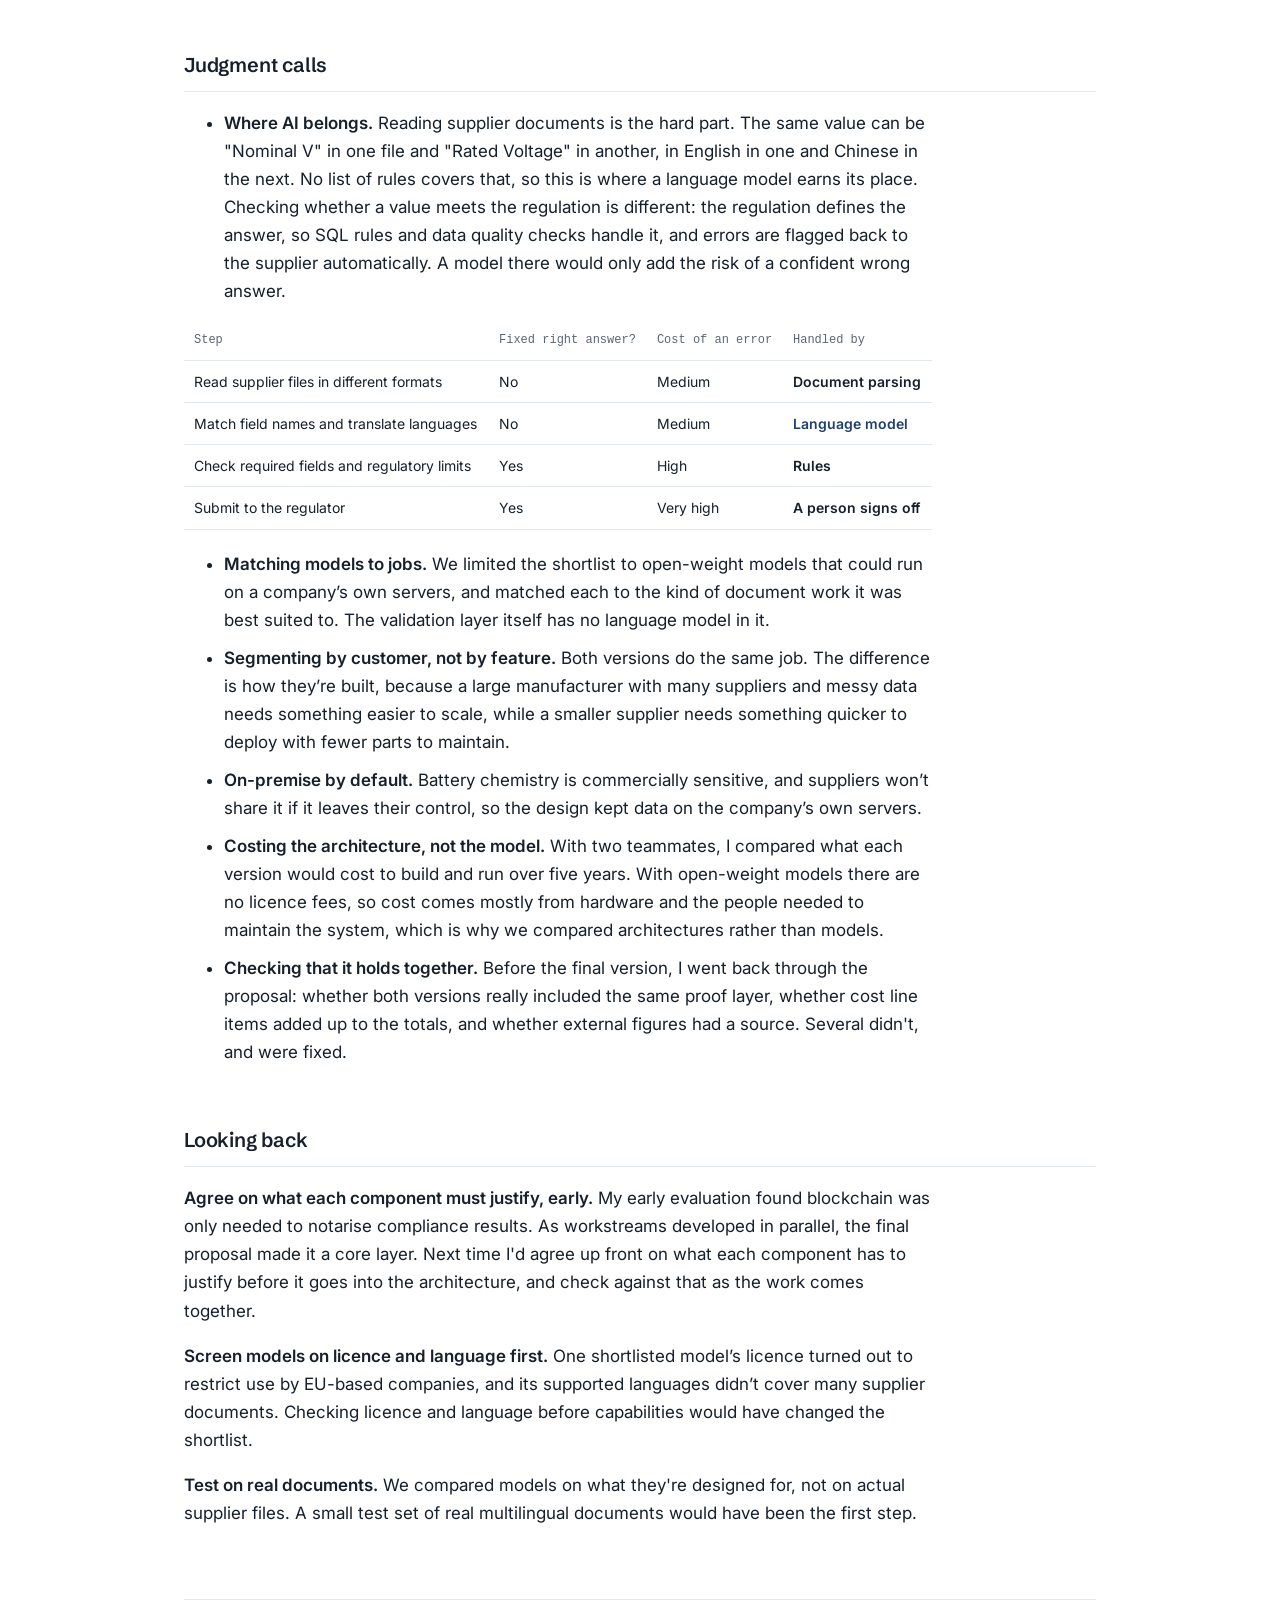
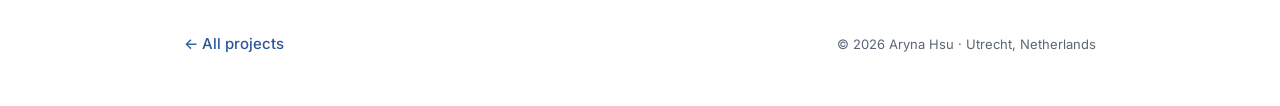
==== commit 70aa3b93: "Update battery-passport.html" ====
--- a/projects/battery-passport.html
+++ b/projects/battery-passport.html
@@ -123,10 +123,10 @@
         </table>
       </div>
       <ul>
-        <li><strong>Matching models to jobs.</strong> We kept to open-weight models that could run on a company's own servers. Phi-4 handles structured extraction, Llama is the fallback for documents in other languages, and Mistral is an optional add-on for spotting anomalies. The validation layer itself has no language model in it.</li>
-        <li><strong>Segmenting by customer, not by feature.</strong> Both versions do the same things; the difference is how they're built. Large cell manufacturers, with many suppliers and messy data, get three separate layers that are easier to scale and to swap parts out of later. Tier-1 suppliers with simpler data get two, with capture and validation merged, which is quicker to deploy and has fewer parts to maintain.</li>
-        <li><strong>On-premise by default.</strong> Battery chemistry is commercially sensitive, and suppliers won't share it if it leaves their control. Everything runs on the company's own servers, and the passport shares proof that the data complies rather than the data itself.</li>
-        <li><strong>Costing the architecture, not the model.</strong> With two teammates, I compared what each version would cost to build and run over five years. We compared architectures because that's the decision a customer actually faces. Open-weight models carry no licence or per-use fees, so cost comes mostly from the hardware to run them and the people to maintain the system, and swapping one model for another barely changes it. The versions differed mainly in integration work and the size of the team each needs, which we modelled separately for Western and Eastern European salaries.</li>
+        <li><strong>Matching models to jobs.</strong> We limited the shortlist to open-weight models that could run on a company’s own servers, and matched each to the kind of document work it was best suited to. The validation layer itself has no language model in it.</li>
+        <li><strong>Segmenting by customer, not by feature.</strong> Both versions do the same job. The difference is how they’re built, because a large manufacturer with many suppliers and messy data needs something easier to scale, while a smaller supplier needs something quicker to deploy with fewer parts to maintain.</li>
+        <li><strong>On-premise by default.</strong> Battery chemistry is commercially sensitive, and suppliers won’t share it if it leaves their control, so the design kept data on the company’s own servers.</li>
+        <li><strong>Costing the architecture, not the model.</strong> With two teammates, I compared what each version would cost to build and run over five years. With open-weight models there are no licence fees, so cost comes mostly from hardware and the people needed to maintain the system, which is why we compared architectures rather than models.</li>
         <li><strong>Checking that it holds together.</strong> Before the final version, I went back through the proposal: whether both versions really included the same proof layer, whether cost line items added up to the totals, and whether external figures had a source. Several didn't, and were fixed.</li>
       </ul>
     </section>
@@ -134,7 +134,7 @@
     <section class="case-section">
       <h2>Looking back</h2>
       <p><strong>Agree on what each component must justify, early.</strong> My early evaluation found blockchain was only needed to notarise compliance results. As workstreams developed in parallel, the final proposal made it a core layer. Next time I'd agree up front on what each component has to justify before it goes into the architecture, and check against that as the work comes together.</p>
-      <p><strong>Screen models on licence and language first.</strong> Llama 4's licence excludes companies based in the EU, and Chinese is not among its officially supported languages, even though most battery suppliers are in Asia. A licence and language check before comparing capabilities would have changed the shortlist.</p>
+      <p><strong>Screen models on licence and language first.</strong> One shortlisted model’s licence turned out to restrict use by EU-based companies, and its supported languages didn’t cover many supplier documents. Checking licence and language before capabilities would have changed the shortlist.</p>
       <p><strong>Test on real documents.</strong> We compared models on what they're designed for, not on actual supplier files. A small test set of real multilingual documents would have been the first step.</p>
     </section>
   </main>
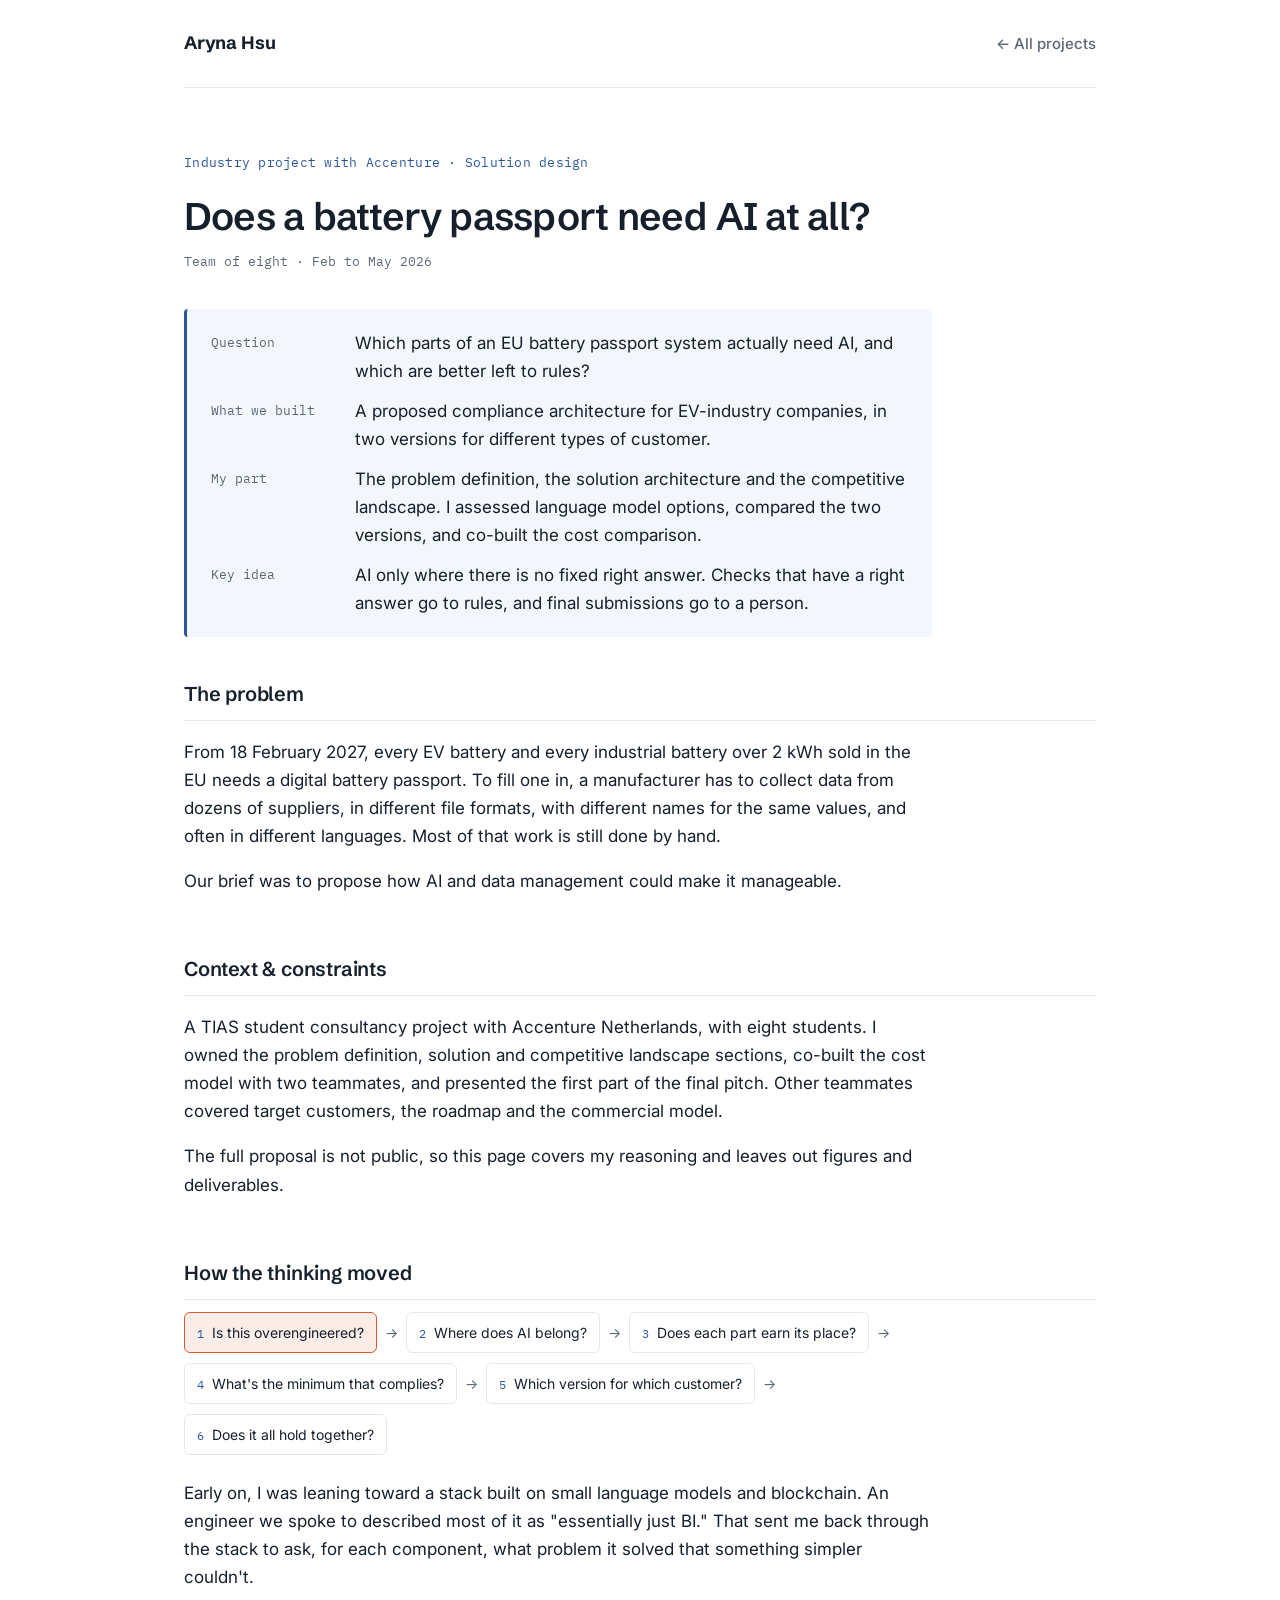
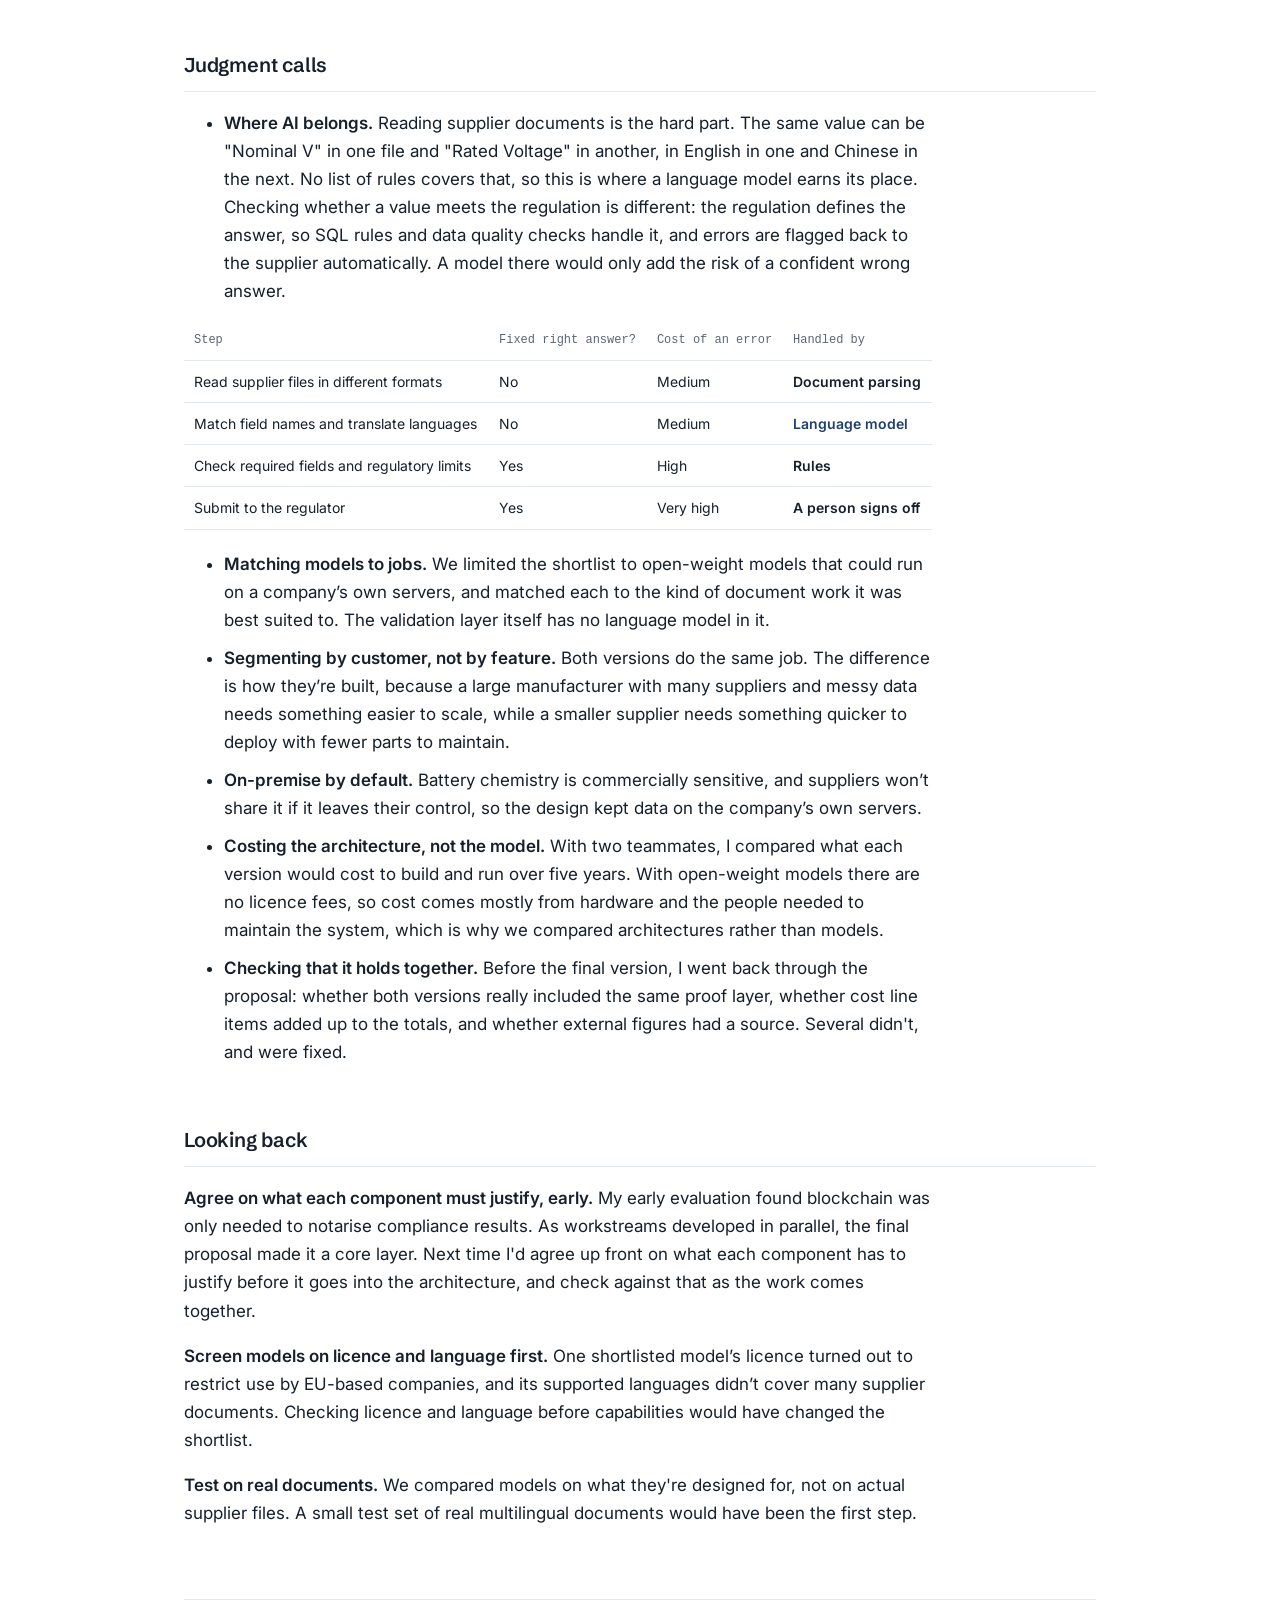
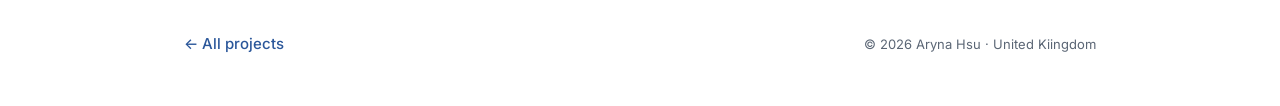
==== commit 8c2408da: "Update battery-passport.html" ====
--- a/projects/battery-passport.html
+++ b/projects/battery-passport.html
@@ -142,7 +142,7 @@
     <div class="foot-links">
       <a href="../index.html#projects">&larr; All projects</a>
     </div>
-    <p class="colophon">&copy; 2026 Aryna Hsu · Utrecht, Netherlands</p>
+    <p class="colophon">&copy; 2026 Aryna Hsu · United Kiingdom</p>
   </footer>
 </div>
 </body>
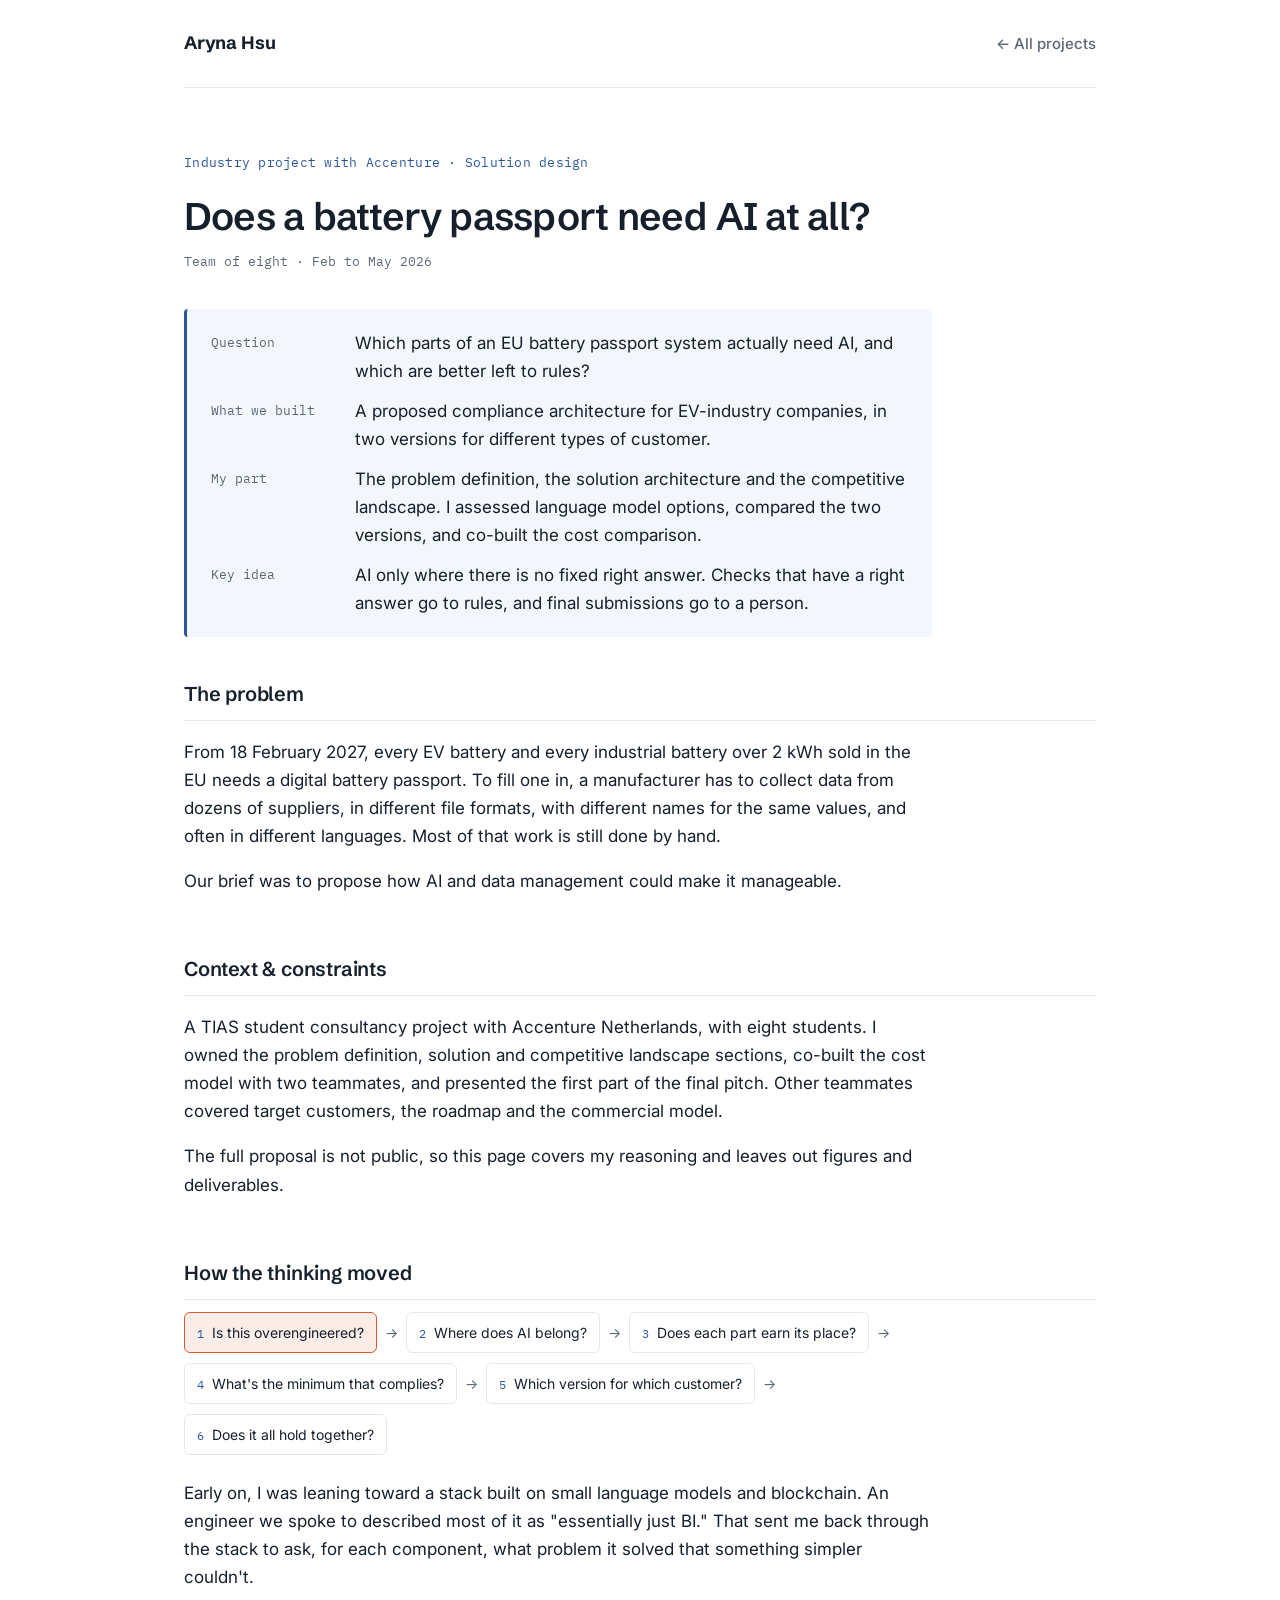
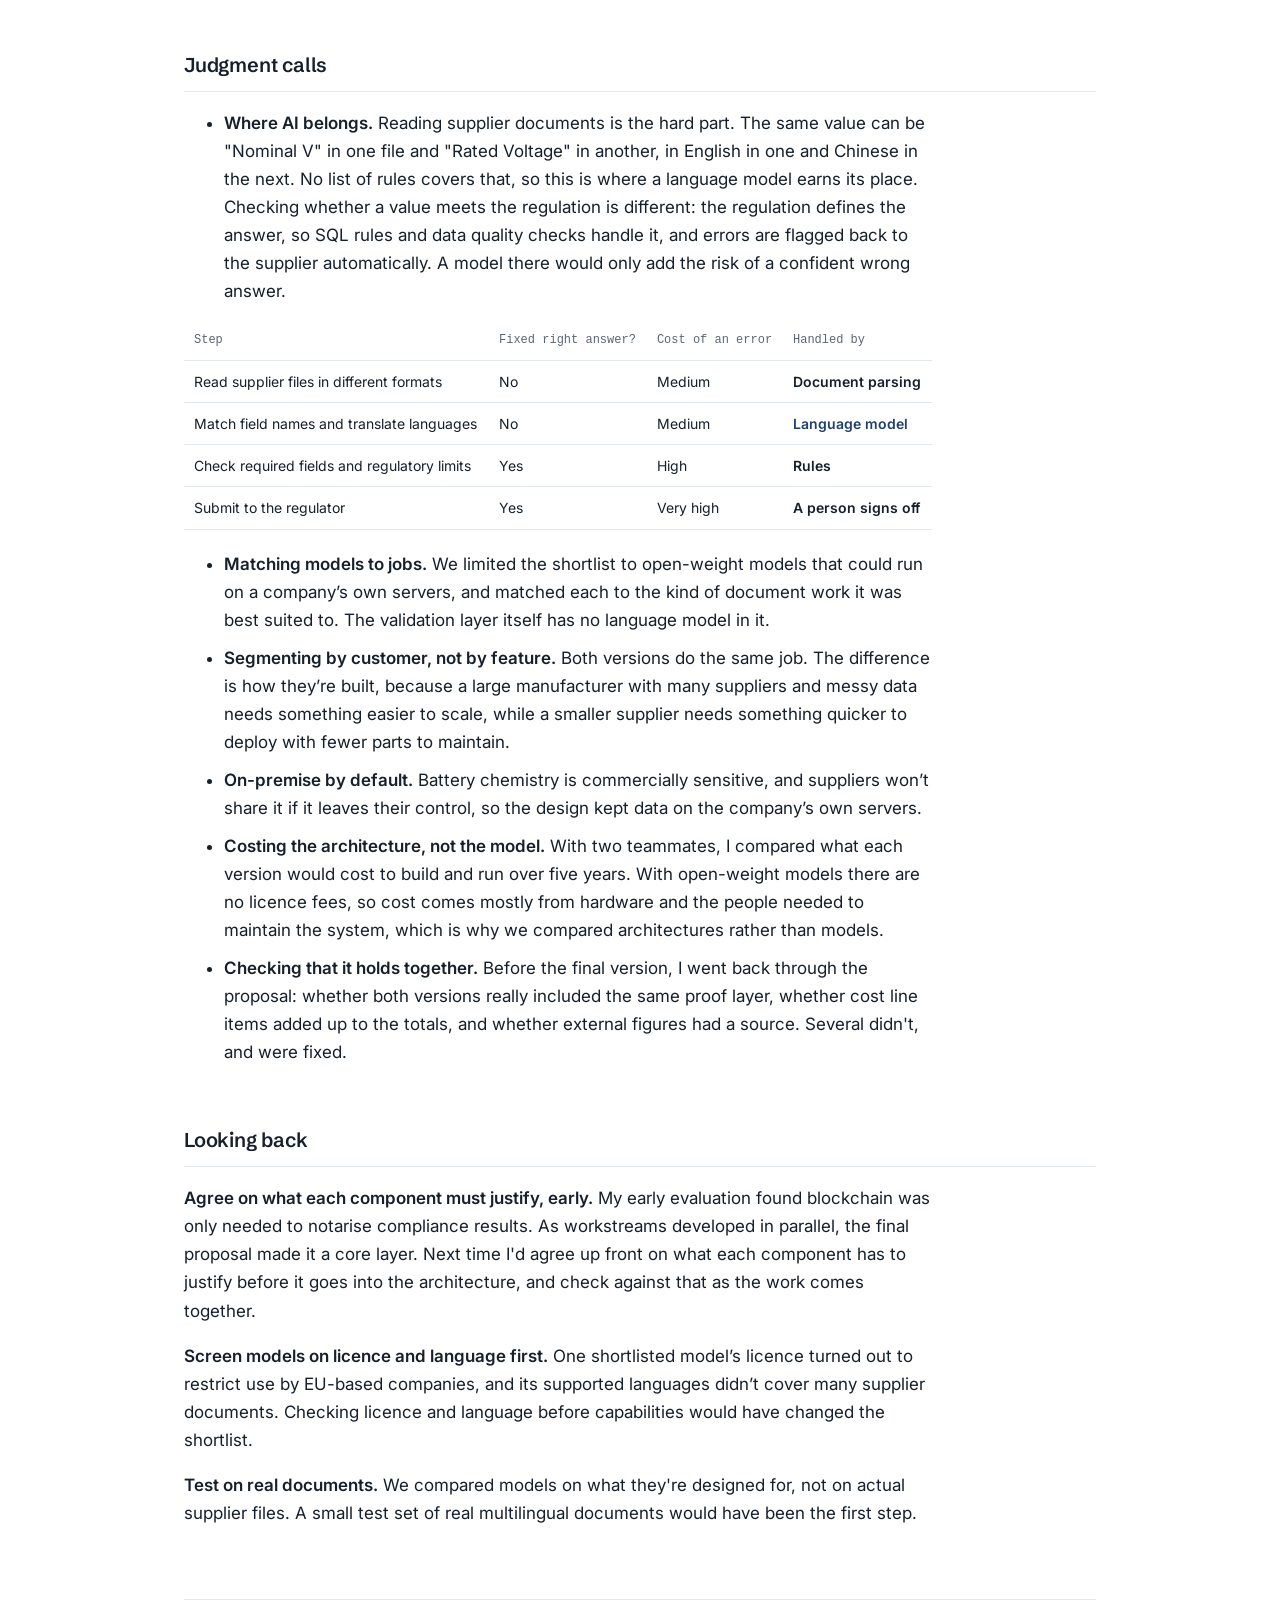
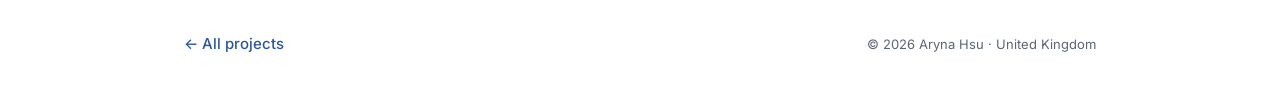
==== commit 47178ed9: "Update battery-passport.html" ====
--- a/projects/battery-passport.html
+++ b/projects/battery-passport.html
@@ -142,7 +142,7 @@
     <div class="foot-links">
       <a href="../index.html#projects">&larr; All projects</a>
     </div>
-    <p class="colophon">&copy; 2026 Aryna Hsu · United Kiingdom</p>
+    <p class="colophon">&copy; 2026 Aryna Hsu · United Kingdom</p>
   </footer>
 </div>
 </body>
